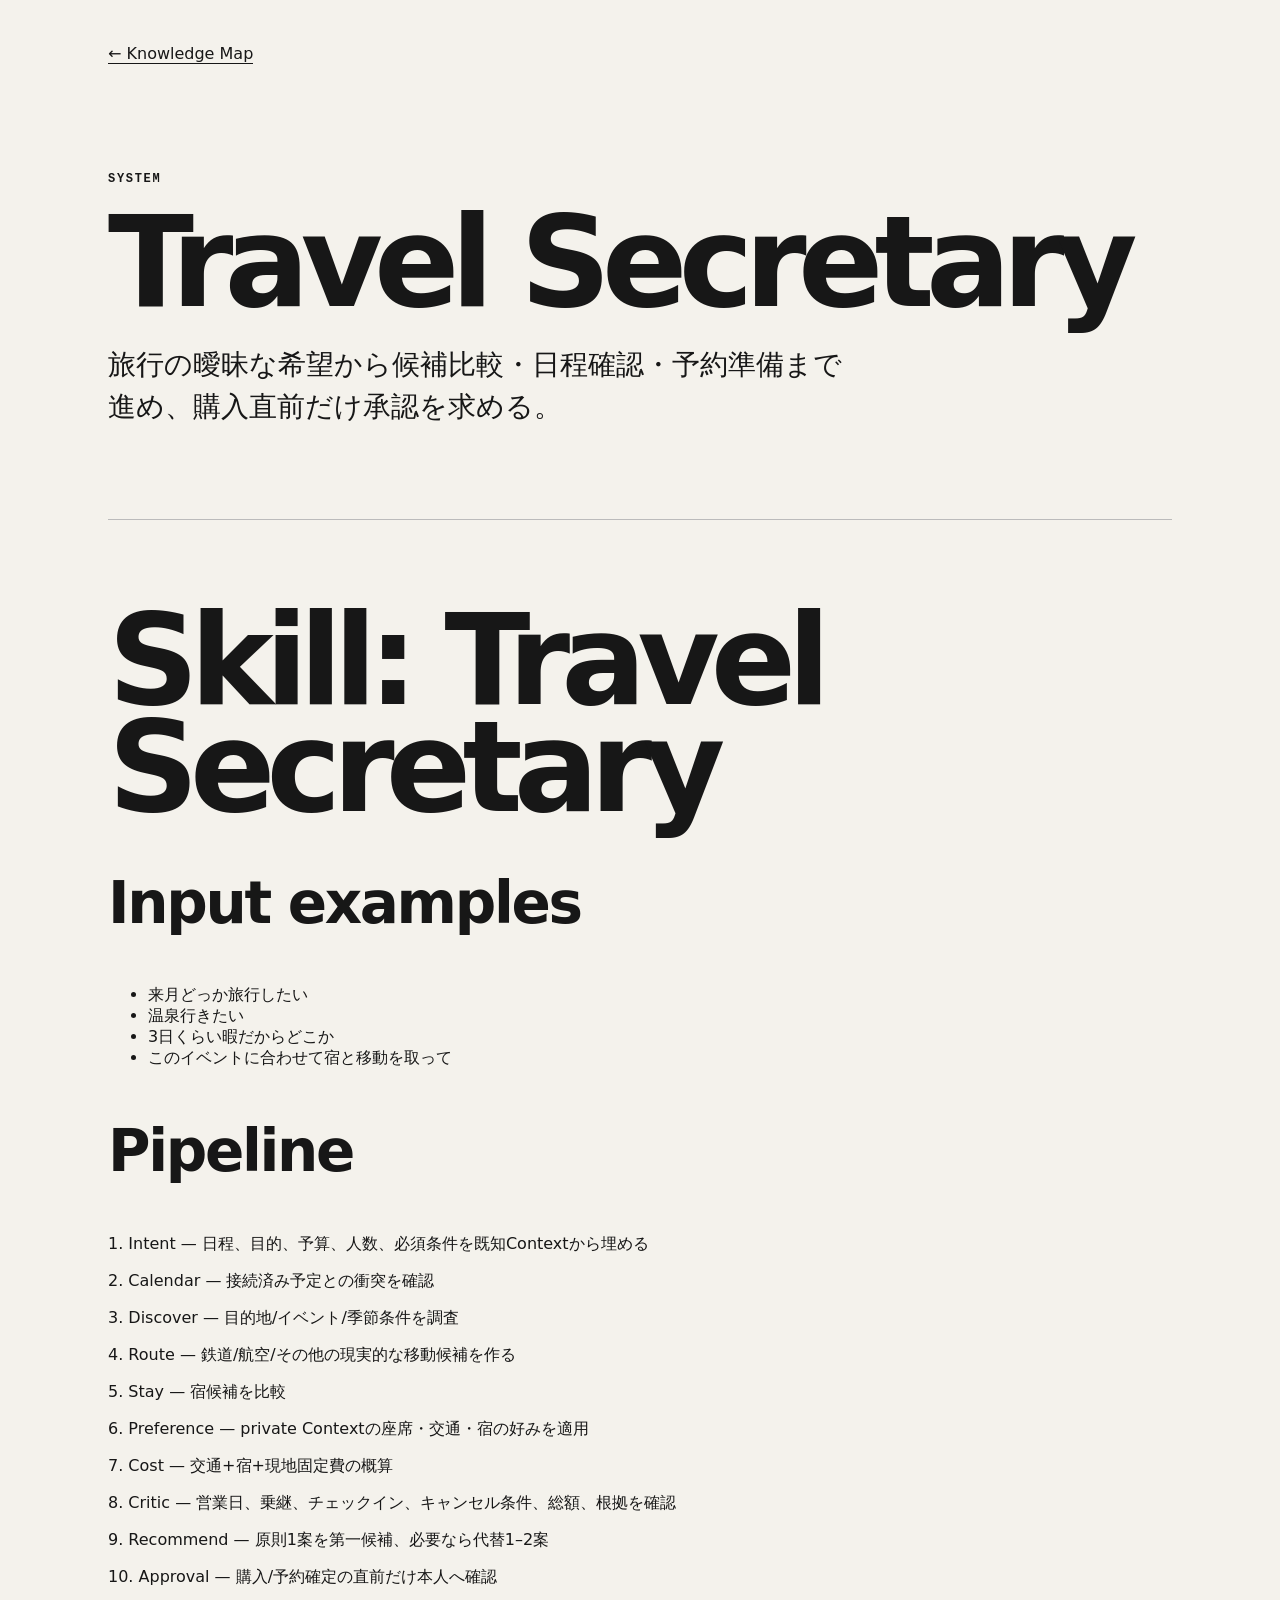
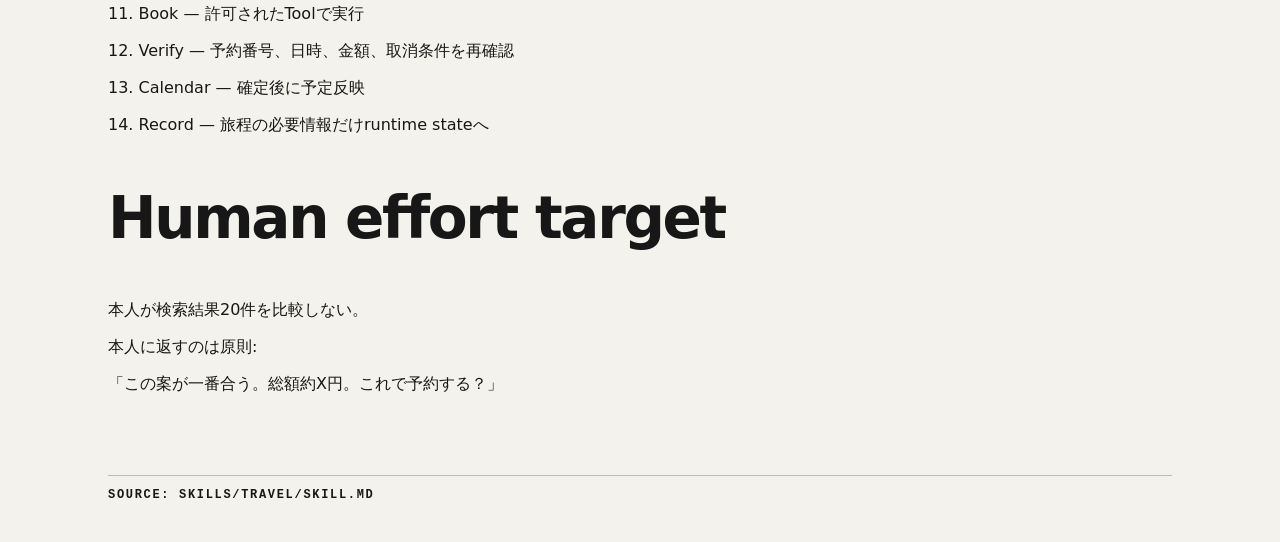
==== items/skills--travel--skill.html @ 96fbc96a "Complete generated public site" ====
<!doctype html><meta charset='utf-8'><meta name='viewport' content='width=device-width,initial-scale=1'><title>Travel Secretary — ASOBININ OS</title><link rel='stylesheet' href='../style.css'><main><p><a href='../generated.html'>← Knowledge Map</a></p><header><p class='eyebrow'>System</p><h1>Travel Secretary</h1><p class='lead'>旅行の曖昧な希望から候補比較・日程確認・予約準備まで進め、購入直前だけ承認を求める。</p></header><section><h1>Skill: Travel Secretary</h1>
<h2>Input examples</h2>
<ul>
<li>来月どっか旅行したい</li>
<li>温泉行きたい</li>
<li>3日くらい暇だからどこか</li>
<li>このイベントに合わせて宿と移動を取って</li>
</ul>
<h2>Pipeline</h2>
<p>1. Intent — 日程、目的、予算、人数、必須条件を既知Contextから埋める</p>
<p>2. Calendar — 接続済み予定との衝突を確認</p>
<p>3. Discover — 目的地/イベント/季節条件を調査</p>
<p>4. Route — 鉄道/航空/その他の現実的な移動候補を作る</p>
<p>5. Stay — 宿候補を比較</p>
<p>6. Preference — private Contextの座席・交通・宿の好みを適用</p>
<p>7. Cost — 交通+宿+現地固定費の概算</p>
<p>8. Critic — 営業日、乗継、チェックイン、キャンセル条件、総額、根拠を確認</p>
<p>9. Recommend — 原則1案を第一候補、必要なら代替1–2案</p>
<p>10. Approval — 購入/予約確定の直前だけ本人へ確認</p>
<p>11. Book — 許可されたToolで実行</p>
<p>12. Verify — 予約番号、日時、金額、取消条件を再確認</p>
<p>13. Calendar — 確定後に予定反映</p>
<p>14. Record — 旅程の必要情報だけruntime stateへ</p>
<h2>Human effort target</h2>
<p>本人が検索結果20件を比較しない。</p>
<p>本人に返すのは原則:</p>
<p>「この案が一番合う。総額約X円。これで予約する？」</p></section><footer><p class='eyebrow'>SOURCE: skills/travel/SKILL.md</p></footer></main>
---- style.css ----
:root{font-family:Inter,system-ui,-apple-system,"Noto Sans JP",sans-serif;background:#f4f2ec;color:#171717}*{box-sizing:border-box}body{margin:0}main{max-width:1120px;margin:auto;padding:28px}header{padding:9vh 0 7vh;border-bottom:1px solid #bbb}.eyebrow,.tag{font:700 12px/1.2 monospace;letter-spacing:.14em;text-transform:uppercase}h1{font-size:clamp(56px,11vw,126px);line-height:.85;letter-spacing:-.07em;margin:.18em 0}.lead{font-size:clamp(18px,2.4vw,28px);max-width:760px;line-height:1.5}nav{display:flex;gap:20px;margin-top:38px}a{color:inherit;text-decoration:none;border-bottom:1px solid}section{padding:64px 0;border-bottom:1px solid #bbb}h2{font-size:clamp(32px,5vw,58px);letter-spacing:-.04em}.grid{display:grid;grid-template-columns:repeat(auto-fit,minmax(240px,1fr));gap:12px}.card,article{background:#fff;padding:24px;min-height:150px;border:0}.card{display:flex;flex-direction:column;justify-content:space-between}.card b{font-size:22px}.card span,.small{color:#555}.flow{display:flex;gap:10px;flex-wrap:wrap;align-items:center}.flow span{background:#171717;color:#fff;padding:12px 14px}.flow i{font-style:normal}@media(max-width:600px){main{padding:18px}header{padding-top:7vh}.flow i{display:none}.flow span{width:100%}}
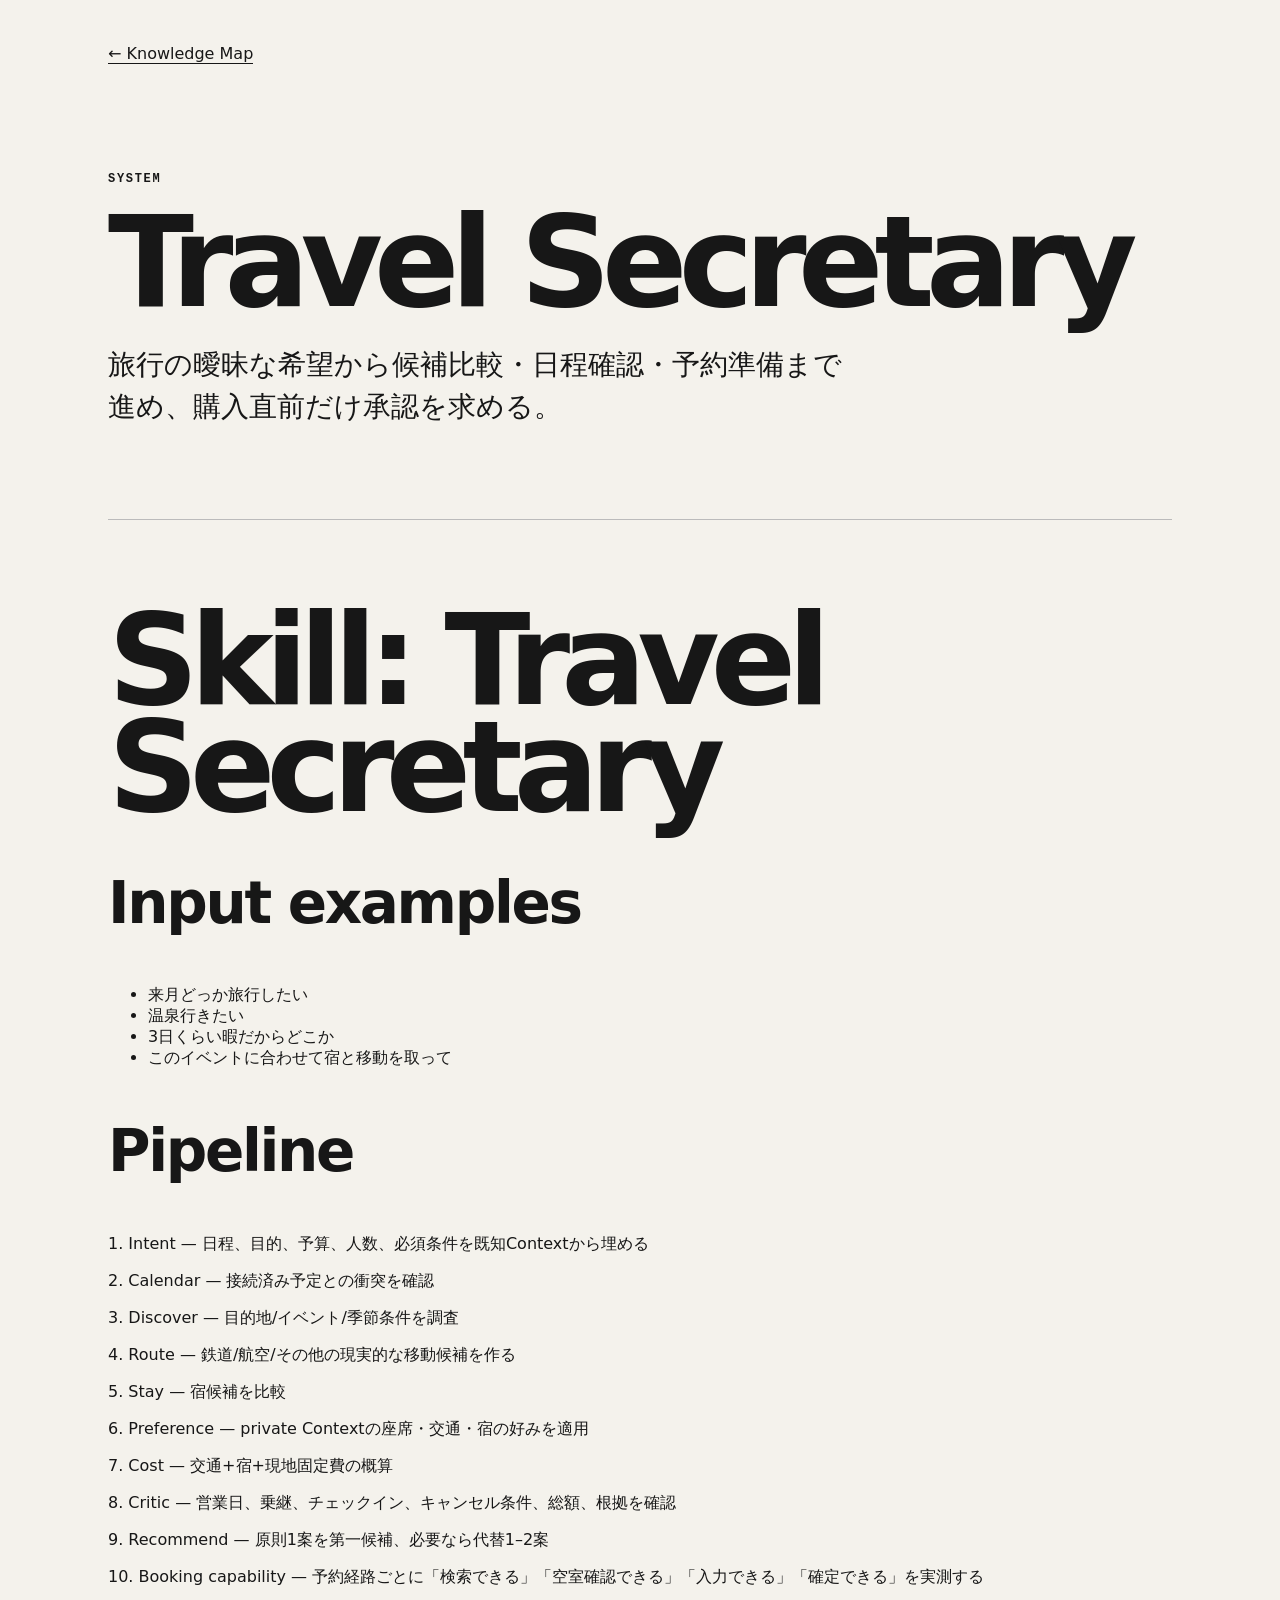
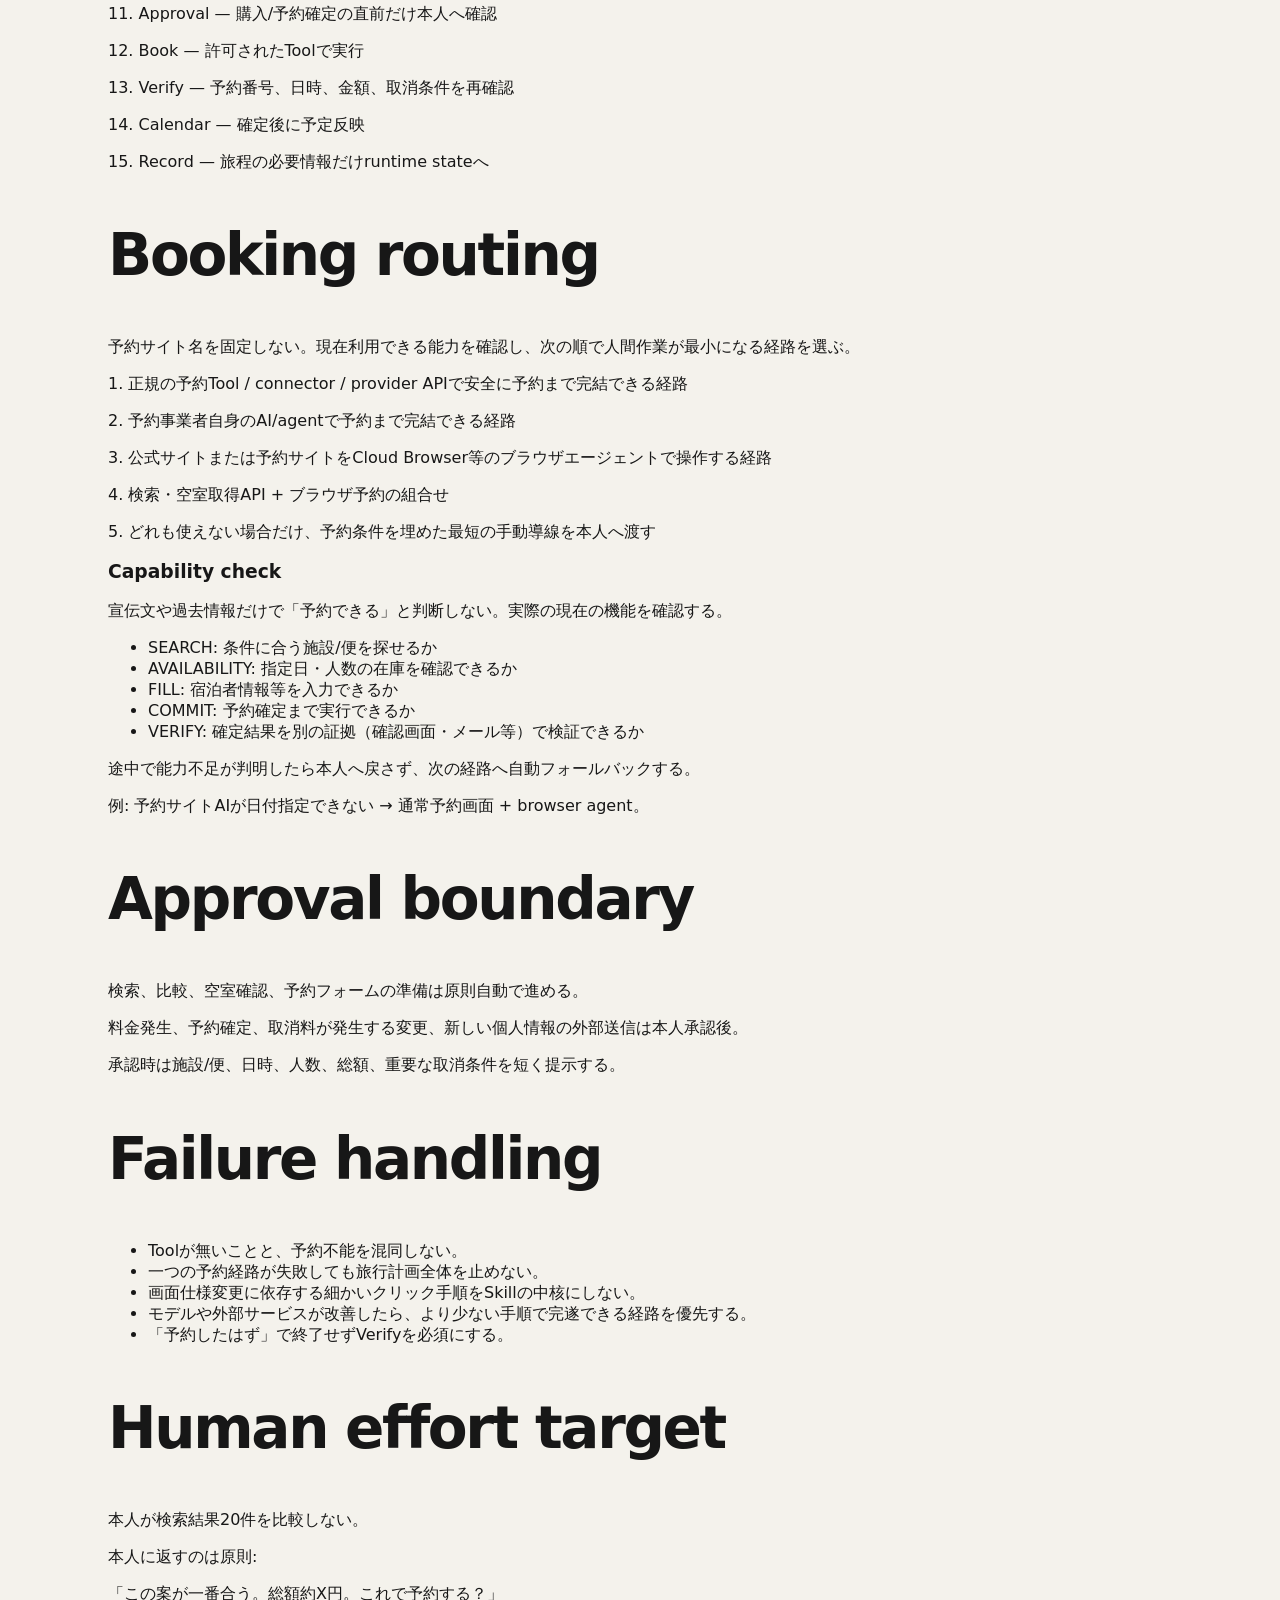
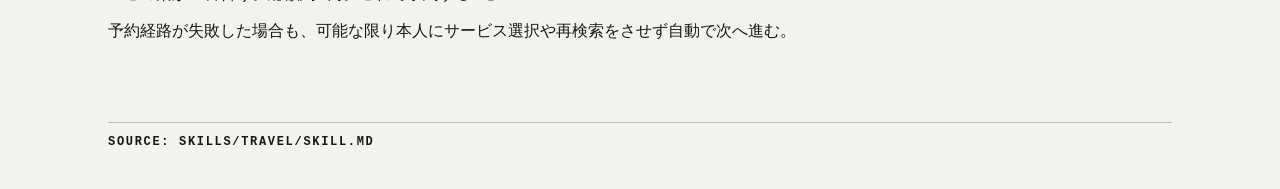
==== commit b9e2c21a: "Auto-publish ASOBININ OS knowledge site" ====
--- a/items/skills--travel--skill.html
+++ b/items/skills--travel--skill.html
@@ -16,12 +16,44 @@
 <p>7. Cost — 交通+宿+現地固定費の概算</p>
 <p>8. Critic — 営業日、乗継、チェックイン、キャンセル条件、総額、根拠を確認</p>
 <p>9. Recommend — 原則1案を第一候補、必要なら代替1–2案</p>
-<p>10. Approval — 購入/予約確定の直前だけ本人へ確認</p>
-<p>11. Book — 許可されたToolで実行</p>
-<p>12. Verify — 予約番号、日時、金額、取消条件を再確認</p>
-<p>13. Calendar — 確定後に予定反映</p>
-<p>14. Record — 旅程の必要情報だけruntime stateへ</p>
+<p>10. Booking capability — 予約経路ごとに「検索できる」「空室確認できる」「入力できる」「確定できる」を実測する</p>
+<p>11. Approval — 購入/予約確定の直前だけ本人へ確認</p>
+<p>12. Book — 許可されたToolで実行</p>
+<p>13. Verify — 予約番号、日時、金額、取消条件を再確認</p>
+<p>14. Calendar — 確定後に予定反映</p>
+<p>15. Record — 旅程の必要情報だけruntime stateへ</p>
+<h2>Booking routing</h2>
+<p>予約サイト名を固定しない。現在利用できる能力を確認し、次の順で人間作業が最小になる経路を選ぶ。</p>
+<p>1. 正規の予約Tool / connector / provider APIで安全に予約まで完結できる経路</p>
+<p>2. 予約事業者自身のAI/agentで予約まで完結できる経路</p>
+<p>3. 公式サイトまたは予約サイトをCloud Browser等のブラウザエージェントで操作する経路</p>
+<p>4. 検索・空室取得API + ブラウザ予約の組合せ</p>
+<p>5. どれも使えない場合だけ、予約条件を埋めた最短の手動導線を本人へ渡す</p>
+<h3>Capability check</h3>
+<p>宣伝文や過去情報だけで「予約できる」と判断しない。実際の現在の機能を確認する。</p>
+<ul>
+<li>SEARCH: 条件に合う施設/便を探せるか</li>
+<li>AVAILABILITY: 指定日・人数の在庫を確認できるか</li>
+<li>FILL: 宿泊者情報等を入力できるか</li>
+<li>COMMIT: 予約確定まで実行できるか</li>
+<li>VERIFY: 確定結果を別の証拠（確認画面・メール等）で検証できるか</li>
+</ul>
+<p>途中で能力不足が判明したら本人へ戻さず、次の経路へ自動フォールバックする。</p>
+<p>例: 予約サイトAIが日付指定できない → 通常予約画面 + browser agent。</p>
+<h2>Approval boundary</h2>
+<p>検索、比較、空室確認、予約フォームの準備は原則自動で進める。</p>
+<p>料金発生、予約確定、取消料が発生する変更、新しい個人情報の外部送信は本人承認後。</p>
+<p>承認時は施設/便、日時、人数、総額、重要な取消条件を短く提示する。</p>
+<h2>Failure handling</h2>
+<ul>
+<li>Toolが無いことと、予約不能を混同しない。</li>
+<li>一つの予約経路が失敗しても旅行計画全体を止めない。</li>
+<li>画面仕様変更に依存する細かいクリック手順をSkillの中核にしない。</li>
+<li>モデルや外部サービスが改善したら、より少ない手順で完遂できる経路を優先する。</li>
+<li>「予約したはず」で終了せずVerifyを必須にする。</li>
+</ul>
 <h2>Human effort target</h2>
 <p>本人が検索結果20件を比較しない。</p>
 <p>本人に返すのは原則:</p>
-<p>「この案が一番合う。総額約X円。これで予約する？」</p></section><footer><p class='eyebrow'>SOURCE: skills/travel/SKILL.md</p></footer></main>+<p>「この案が一番合う。総額約X円。これで予約する？」</p>
+<p>予約経路が失敗した場合も、可能な限り本人にサービス選択や再検索をさせず自動で次へ進む。</p></section><footer><p class='eyebrow'>SOURCE: skills/travel/SKILL.md</p></footer></main>
